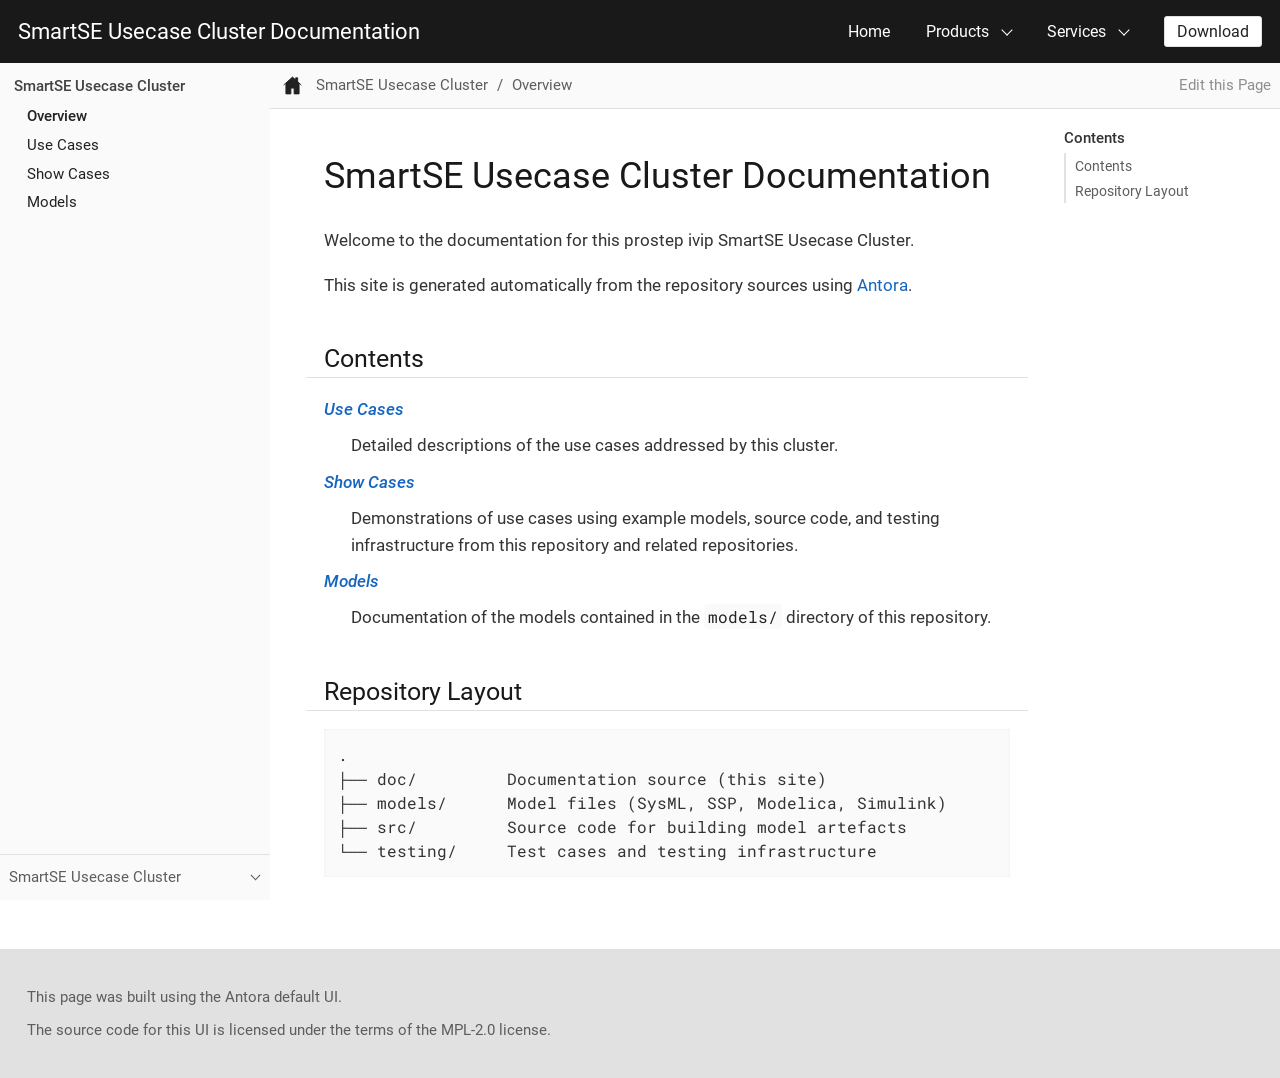
==== smartse-cluster/index.html @ 2cbd978b "deploy: 3a22762ef265b3d1c8a868b51ff9b23919b36ea2" ====
<!DOCTYPE html>
<html lang="en">
  <head>
    <meta charset="utf-8">
    <meta name="viewport" content="width=device-width,initial-scale=1">
    <title>SmartSE Usecase Cluster Documentation :: SmartSE Usecase Cluster Documentation</title>
    <link rel="canonical" href="https://example.org/smartse-docs/smartse-cluster/index.html">
    <meta name="description" content="Landing page for the SmartSE Usecase Cluster documentation site.">
    <meta name="generator" content="Antora 3.1.14">
    <link rel="stylesheet" href="../_/css/site.css">
  </head>
  <body class="article">
<header class="header">
  <nav class="navbar">
    <div class="navbar-brand">
      <a class="navbar-item" href="https://example.org/smartse-docs">SmartSE Usecase Cluster Documentation</a>
      <button class="navbar-burger" aria-controls="topbar-nav" aria-expanded="false" aria-label="Toggle main menu">
        <span></span>
        <span></span>
        <span></span>
      </button>
    </div>
    <div id="topbar-nav" class="navbar-menu">
      <div class="navbar-end">
        <a class="navbar-item" href="#">Home</a>
        <div class="navbar-item has-dropdown is-hoverable">
          <a class="navbar-link" href="#">Products</a>
          <div class="navbar-dropdown">
            <a class="navbar-item" href="#">Product A</a>
            <a class="navbar-item" href="#">Product B</a>
            <a class="navbar-item" href="#">Product C</a>
          </div>
        </div>
        <div class="navbar-item has-dropdown is-hoverable">
          <a class="navbar-link" href="#">Services</a>
          <div class="navbar-dropdown">
            <a class="navbar-item" href="#">Service A</a>
            <a class="navbar-item" href="#">Service B</a>
            <a class="navbar-item" href="#">Service C</a>
          </div>
        </div>
        <div class="navbar-item">
          <span class="control">
            <a class="button is-primary" href="#">Download</a>
          </span>
        </div>
      </div>
    </div>
  </nav>
</header>
<div class="body">
<div class="nav-container" data-component="smartse-cluster" data-version="">
  <aside class="nav">
    <div class="panels">
<div class="nav-panel-menu is-active" data-panel="menu">
  <nav class="nav-menu">
    <button class="nav-menu-toggle" aria-label="Toggle expand/collapse all" style="display: none"></button>
    <h3 class="title"><a href="index.html">SmartSE Usecase Cluster</a></h3>
<ul class="nav-list">
  <li class="nav-item" data-depth="0">
<ul class="nav-list">
  <li class="nav-item is-current-page" data-depth="1">
    <a class="nav-link" href="index.html">Overview</a>
  </li>
</ul>
  </li>
  <li class="nav-item" data-depth="0">
<ul class="nav-list">
  <li class="nav-item" data-depth="1">
    <a class="nav-link" href="usecases/index.html">Use Cases</a>
  </li>
</ul>
  </li>
  <li class="nav-item" data-depth="0">
<ul class="nav-list">
  <li class="nav-item" data-depth="1">
    <a class="nav-link" href="showcases/index.html">Show Cases</a>
  </li>
</ul>
  </li>
  <li class="nav-item" data-depth="0">
<ul class="nav-list">
  <li class="nav-item" data-depth="1">
    <a class="nav-link" href="models/index.html">Models</a>
  </li>
</ul>
  </li>
</ul>
  </nav>
</div>
<div class="nav-panel-explore" data-panel="explore">
  <div class="context">
    <span class="title">SmartSE Usecase Cluster</span>
    <span class="version"></span>
  </div>
  <ul class="components">
    <li class="component is-current">
      <div class="title"><a href="index.html">SmartSE Usecase Cluster</a></div>
    </li>
  </ul>
</div>
    </div>
  </aside>
</div>
<main class="article">
<div class="toolbar" role="navigation">
<button class="nav-toggle"></button>
  <a href="index.html" class="home-link is-current"></a>
<nav class="breadcrumbs" aria-label="breadcrumbs">
  <ul>
    <li><a href="index.html">SmartSE Usecase Cluster</a></li>
    <li><a href="index.html">Overview</a></li>
  </ul>
</nav>
<div class="edit-this-page"><a href="https://github.com/PMSFIT/smartse-template/edit/main/doc/modules/ROOT/pages/index.adoc">Edit this Page</a></div>
</div>
  <div class="content">
<aside class="toc sidebar" data-title="Contents" data-levels="2">
  <div class="toc-menu"></div>
</aside>
<article class="doc">
<h1 class="page">SmartSE Usecase Cluster Documentation</h1>
<div id="preamble">
<div class="sectionbody">
<div class="paragraph">
<p>Welcome to the documentation for this prostep ivip SmartSE Usecase Cluster.</p>
</div>
<div class="paragraph">
<p>This site is generated automatically from the repository sources using
<a href="https://antora.org">Antora</a>.</p>
</div>
</div>
</div>
<div class="sect1">
<h2 id="_contents"><a class="anchor" href="#_contents"></a>Contents</h2>
<div class="sectionbody">
<div class="dlist">
<dl>
<dt class="hdlist1"><a href="usecases/index.html" class="xref page">Use Cases</a></dt>
<dd>
<p>Detailed descriptions of the use cases addressed by this cluster.</p>
</dd>
<dt class="hdlist1"><a href="showcases/index.html" class="xref page">Show Cases</a></dt>
<dd>
<p>Demonstrations of use cases using example models, source code, and testing
infrastructure from this repository and related repositories.</p>
</dd>
<dt class="hdlist1"><a href="models/index.html" class="xref page">Models</a></dt>
<dd>
<p>Documentation of the models contained in the <code>models/</code> directory of this
repository.</p>
</dd>
</dl>
</div>
</div>
</div>
<div class="sect1">
<h2 id="_repository_layout"><a class="anchor" href="#_repository_layout"></a>Repository Layout</h2>
<div class="sectionbody">
<div class="listingblock">
<div class="content">
<pre class="highlightjs highlight"><code class="language-none hljs">.
├── doc/         Documentation source (this site)
├── models/      Model files (SysML, SSP, Modelica, Simulink)
├── src/         Source code for building model artefacts
└── testing/     Test cases and testing infrastructure</code></pre>
</div>
</div>
</div>
</div>
</article>
  </div>
</main>
</div>
<footer class="footer">
  <p>This page was built using the Antora default UI.</p>
  <p>The source code for this UI is licensed under the terms of the MPL-2.0 license.</p>
</footer>
<script id="site-script" src="../_/js/site.js" data-ui-root-path="../_"></script>
<script async src="../_/js/vendor/highlight.js"></script>
  </body>
</html>
---- _/css/site.css ----
@font-face{font-family:Roboto;font-style:normal;font-weight:400;src:url(../font/roboto-latin-400-normal.woff2) format("woff2"),url(../font/roboto-latin-400-normal.woff) format("woff");unicode-range:U+00??,U+0131,U+0152-0153,U+02bb-02bc,U+02c6,U+02da,U+02dc,U+2000-206f,U+2074,U+20ac,U+2122,U+2191,U+2193,U+2212,U+2215,U+feff,U+fffd}@font-face{font-family:Roboto;font-style:normal;font-weight:400;src:url(../font/roboto-cyrillic-400-normal.woff2) format("woff2");unicode-range:U+0301,U+0400-045f,U+0490-0491,U+04b0-04b1,U+2116}@font-face{font-family:Roboto;font-style:italic;font-weight:400;src:url(../font/roboto-latin-400-italic.woff2) format("woff2"),url(../font/roboto-latin-400-italic.woff) format("woff");unicode-range:U+00??,U+0131,U+0152-0153,U+02bb-02bc,U+02c6,U+02da,U+02dc,U+2000-206f,U+2074,U+20ac,U+2122,U+2191,U+2193,U+2212,U+2215,U+feff,U+fffd}@font-face{font-family:Roboto;font-style:italic;font-weight:400;src:url(../font/roboto-cyrillic-400-italic.woff2) format("woff2");unicode-range:U+0301,U+0400-045f,U+0490-0491,U+04b0-04b1,U+2116}@font-face{font-family:Roboto;font-style:normal;font-weight:600;src:url(../font/roboto-latin-500-normal.woff2) format("woff2"),url(../font/roboto-latin-500-normal.woff) format("woff");unicode-range:U+00??,U+0131,U+0152-0153,U+02bb-02bc,U+02c6,U+02da,U+02dc,U+2000-206f,U+2074,U+20ac,U+2122,U+2191,U+2193,U+2212,U+2215,U+feff,U+fffd}@font-face{font-family:Roboto;font-style:normal;font-weight:600;src:url(../font/roboto-cyrillic-500-normal.woff2) format("woff2");unicode-range:U+0301,U+0400-045f,U+0490-0491,U+04b0-04b1,U+2116}@font-face{font-family:Roboto;font-style:italic;font-weight:600;src:url(../font/roboto-latin-500-italic.woff2) format("woff2"),url(../font/roboto-latin-500-italic.woff) format("woff");unicode-range:U+00??,U+0131,U+0152-0153,U+02bb-02bc,U+02c6,U+02da,U+02dc,U+2000-206f,U+2074,U+20ac,U+2122,U+2191,U+2193,U+2212,U+2215,U+feff,U+fffd}@font-face{font-family:Roboto;font-style:italic;font-weight:600;src:url(../font/roboto-cyrillic-500-italic.woff2) format("woff2");unicode-range:U+0301,U+0400-045f,U+0490-0491,U+04b0-04b1,U+2116}@font-face{font-family:Roboto Mono;font-style:normal;font-weight:400;src:url(../font/roboto-mono-latin-400-normal.woff2) format("woff2"),url(../font/roboto-mono-latin-400-normal.woff) format("woff");unicode-range:U+00??,U+0131,U+0152-0153,U+02bb-02bc,U+02c6,U+02da,U+02dc,U+2000-206f,U+2074,U+20ac,U+2122,U+2191,U+2193,U+2212,U+2215,U+feff,U+fffd}@font-face{font-family:Roboto Mono;font-style:normal;font-weight:600;src:url(../font/roboto-mono-latin-500-normal.woff2) format("woff2"),url(../font/roboto-mono-latin-500-normal.woff) format("woff");unicode-range:U+00??,U+0131,U+0152-0153,U+02bb-02bc,U+02c6,U+02da,U+02dc,U+2000-206f,U+2074,U+20ac,U+2122,U+2191,U+2193,U+2212,U+2215,U+feff,U+fffd}*,::after,::before{-webkit-box-sizing:inherit;box-sizing:inherit}html{-webkit-box-sizing:border-box;box-sizing:border-box;font-size:1.0625em;height:100%;scroll-behavior:smooth}@media screen and (min-width:1024px){html{font-size:1.125em}}body{background:#fff;color:#222;font-family:Roboto,sans-serif;line-height:1.15;margin:0;-moz-tab-size:4;-o-tab-size:4;tab-size:4;word-wrap:anywhere}a{text-decoration:none}a:hover{text-decoration:underline}a:active{background-color:none}code,kbd,pre{font-family:Roboto Mono,monospace}b,dt,strong,th{font-weight:600}sub,sup{font-size:75%;line-height:0;position:relative;vertical-align:baseline}sub{bottom:-.25em}sup{top:-.5em}em em{font-style:normal}strong strong{font-weight:400}button{cursor:pointer;font-family:inherit;font-size:1em;line-height:1.15;margin:0}button::-moz-focus-inner{border:none;padding:0}summary{cursor:pointer;-webkit-tap-highlight-color:transparent;outline:none}table{border-collapse:collapse;word-wrap:normal}object[type="image/svg+xml"]:not([width]){width:-webkit-fit-content;width:-moz-fit-content;width:fit-content}.hide,.is-hidden{display:none!important}::-webkit-input-placeholder{opacity:.5}::-moz-placeholder{opacity:.5}:-ms-input-placeholder{opacity:.5}::-ms-input-placeholder{opacity:.5}::placeholder{opacity:.5}@media (pointer:fine){@supports (scrollbar-width:thin){html{scrollbar-color:#c1c1c1 #fafafa}body *{scrollbar-width:thin;scrollbar-color:#c1c1c1 transparent}}html::-webkit-scrollbar{background-color:#fafafa;height:12px;width:12px}body ::-webkit-scrollbar{height:6px;width:6px}::-webkit-scrollbar-thumb{background-clip:padding-box;background-color:#c1c1c1;border:3px solid transparent;border-radius:12px}body ::-webkit-scrollbar-thumb{border-width:1.75px;border-radius:6px}::-webkit-scrollbar-thumb:hover{background-color:#9c9c9c}}@media screen and (min-width:1024px){.body{display:-webkit-box;display:-ms-flexbox;display:flex}}@media screen and (max-width:1023.5px){html.is-clipped--nav{overflow-y:hidden}}.nav-container{position:fixed;top:3.5rem;left:0;width:100%;font-size:.94444rem;z-index:1;visibility:hidden}@media screen and (min-width:769px){.nav-container{width:15rem}}@media screen and (min-width:1024px){.nav-container{font-size:.86111rem;-webkit-box-flex:0;-ms-flex:none;flex:none;position:static;top:0;visibility:visible}}.nav-container.is-active{visibility:visible}.nav{background:#fafafa;position:relative;top:2.5rem;height:calc(100vh - 6rem)}@media screen and (min-width:769px){.nav{-webkit-box-shadow:.5px 0 3px #c1c1c1;box-shadow:.5px 0 3px #c1c1c1}}@media screen and (min-width:1024px){.nav{top:3.5rem;-webkit-box-shadow:none;box-shadow:none;position:sticky;height:calc(100vh - 3.5rem)}}.nav a{color:inherit}.nav .panels{display:-webkit-box;display:-ms-flexbox;display:flex;-webkit-box-orient:vertical;-webkit-box-direction:normal;-ms-flex-direction:column;flex-direction:column;height:inherit}.nav-panel-menu{overflow-y:scroll;-ms-scroll-chaining:none;overscroll-behavior:none;height:calc(100% - 2.5rem)}.nav-panel-menu:only-child{height:100%}.nav-panel-menu:not(.is-active) .nav-menu{opacity:.75}.nav-panel-menu:not(.is-active)::after{content:"";background:rgba(0,0,0,.5);display:block;position:absolute;top:0;right:0;bottom:0;left:0}.nav-menu{min-height:100%;padding:.5rem .75rem;line-height:1.35;position:relative}.nav-menu-toggle{background:transparent url(../img/octicons-16.svg#view-unfold) no-repeat 50%/100% 100%;border:none;float:right;height:1em;margin-right:-.5rem;opacity:.75;outline:none;padding:0;position:sticky;top:.85rem;visibility:hidden;width:1em}.nav-menu-toggle.is-active{background-image:url(../img/octicons-16.svg#view-fold)}.nav-panel-menu.is-active:hover .nav-menu-toggle{visibility:visible}.nav-menu h3.title{color:#424242;font-size:inherit;font-weight:600;margin:0;padding:.25em 0 .125em}.nav-list{list-style:none;margin:0 0 0 .75rem;padding:0}.nav-menu>.nav-list+.nav-list{margin-top:.5rem}.nav-item{margin-top:.5em}.nav-item-toggle~.nav-list{padding-bottom:.125rem}.nav-item[data-depth="0"]>.nav-list:first-child{display:block;margin:0}.nav-item:not(.is-active)>.nav-list{display:none}.nav-item-toggle{background:transparent url(../img/caret.svg) no-repeat 50%/50%;border:none;outline:none;line-height:inherit;padding:0;position:absolute;height:1.35em;width:1.35em;margin-top:-.05em;margin-left:-1.35em}.nav-item.is-active>.nav-item-toggle{-webkit-transform:rotate(90deg);transform:rotate(90deg)}.is-current-page>.nav-link,.is-current-page>.nav-text{font-weight:600}.nav-panel-explore{background:#fafafa;display:-webkit-box;display:-ms-flexbox;display:flex;-webkit-box-orient:vertical;-webkit-box-direction:normal;-ms-flex-direction:column;flex-direction:column;position:absolute;top:0;right:0;bottom:0;left:0}.nav-panel-explore:not(:first-child){top:auto;max-height:calc(50% + 2.5rem)}.nav-panel-explore .context{font-size:.83333rem;-ms-flex-negative:0;flex-shrink:0;color:#5d5d5d;-webkit-box-shadow:0 -1px 0 #e1e1e1;box-shadow:0 -1px 0 #e1e1e1;padding:0 .5rem;display:-webkit-box;display:-ms-flexbox;display:flex;-webkit-box-align:center;-ms-flex-align:center;align-items:center;-webkit-box-pack:justify;-ms-flex-pack:justify;justify-content:space-between;line-height:1;height:2.5rem}.nav-panel-explore:not(:first-child) .context{cursor:pointer}.nav-panel-explore .context .version{display:-webkit-box;display:-ms-flexbox;display:flex;-webkit-box-align:inherit;-ms-flex-align:inherit;align-items:inherit}.nav-panel-explore .context .version::after{content:"";background:url(../img/chevron.svg) no-repeat 100%/auto 100%;width:1.25em;height:.75em}.nav-panel-explore .components{line-height:1.35;-webkit-box-flex:1;-ms-flex-positive:1;flex-grow:1;-webkit-box-shadow:inset 0 1px 5px #e1e1e1;box-shadow:inset 0 1px 5px #e1e1e1;background:#f0f0f0;padding:.75rem .75rem 0;margin:0;overflow-y:scroll;-ms-scroll-chaining:none;overscroll-behavior:none;max-height:100%;display:block}.nav-panel-explore:not(.is-active) .components{display:none}.nav-panel-explore .component{display:block}.nav-panel-explore .component+.component{margin-top:.75rem}.nav-panel-explore .component:last-child{margin-bottom:.75rem}.nav-panel-explore .component .title{font-weight:600;text-indent:.375rem hanging}.nav-panel-explore .versions{display:-webkit-box;display:-ms-flexbox;display:flex;-ms-flex-wrap:wrap;flex-wrap:wrap;padding-left:0;margin:-.125rem -.375rem 0 .375rem;line-height:1;list-style:none}.nav-panel-explore .component .version{margin:.375rem .375rem 0 0}.nav-panel-explore .component .version a{background:#c1c1c1;border-radius:.25rem;white-space:nowrap;padding:.25em .5em;display:inherit;opacity:.75}.nav-panel-explore .component .is-current a{background:#424242;color:#f0f0f0;font-weight:600;opacity:1}body.-toc aside.toc.sidebar{display:none}@media screen and (max-width:1023.5px){aside.toc.sidebar{display:none}main>.content{overflow-x:auto}}@media screen and (min-width:1024px){main{-webkit-box-flex:1;-ms-flex:auto;flex:auto;min-width:0}main>.content{display:-webkit-box;display:-ms-flexbox;display:flex}aside.toc.embedded{display:none}aside.toc.sidebar{-webkit-box-flex:0;-ms-flex:0 0 9rem;flex:0 0 9rem;-webkit-box-ordinal-group:2;-ms-flex-order:1;order:1}}@media screen and (min-width:1216px){aside.toc.sidebar{-ms-flex-preferred-size:12rem;flex-basis:12rem}}.toolbar{color:#5d5d5d;-webkit-box-align:center;-ms-flex-align:center;align-items:center;background-color:#fafafa;-webkit-box-shadow:0 1px 0 #e1e1e1;box-shadow:0 1px 0 #e1e1e1;display:-webkit-box;display:-ms-flexbox;display:flex;font-size:.83333rem;height:2.5rem;-webkit-box-pack:start;-ms-flex-pack:start;justify-content:flex-start;position:sticky;top:3.5rem;z-index:2}.toolbar a{color:inherit}.nav-toggle{background:url(../img/menu.svg) no-repeat 50% 47.5%;background-size:49%;border:none;outline:none;line-height:inherit;padding:0;height:2.5rem;width:2.5rem;margin-right:-.25rem}@media screen and (min-width:1024px){.nav-toggle{display:none}}.nav-toggle.is-active{background-image:url(../img/back.svg);background-size:41.5%}.home-link{display:block;background:url(../img/home-o.svg) no-repeat 50%;height:1.25rem;width:1.25rem;margin:.625rem}.home-link.is-current,.home-link:hover{background-image:url(../img/home.svg)}.edit-this-page{display:none;padding-right:.5rem}@media screen and (min-width:1024px){.edit-this-page{display:block}}.toolbar .edit-this-page a{color:#8e8e8e}.breadcrumbs{display:none;-webkit-box-flex:1;-ms-flex:1 1;flex:1 1;padding:0 .5rem 0 .75rem;line-height:1.25}@media screen and (min-width:1024px){.breadcrumbs{display:block}}a+.breadcrumbs{padding-left:.05rem}.breadcrumbs ul{display:-webkit-box;display:-ms-flexbox;display:flex;-ms-flex-wrap:wrap;flex-wrap:wrap;margin:0;padding:0;list-style:none}.breadcrumbs li{display:inline;margin:0}.breadcrumbs li::after{content:"/";padding:0 .5rem}.breadcrumbs li:last-of-type::after{content:none}.page-versions{margin:0 .2rem 0 auto;position:relative;line-height:1}@media screen and (min-width:1024px){.page-versions{margin-right:.7rem}}.page-versions .version-menu-toggle{color:inherit;background:url(../img/chevron.svg) no-repeat;background-position:right .5rem top 50%;background-size:auto .75em;border:none;outline:none;line-height:inherit;padding:.5rem 1.5rem .5rem .5rem;position:relative;z-index:3}.page-versions .version-menu{display:-webkit-box;display:-ms-flexbox;display:flex;min-width:100%;-webkit-box-orient:vertical;-webkit-box-direction:normal;-ms-flex-direction:column;flex-direction:column;-webkit-box-align:end;-ms-flex-align:end;align-items:flex-end;background:-webkit-gradient(linear,left top,left bottom,from(#f0f0f0),to(#f0f0f0)) no-repeat;background:linear-gradient(180deg,#f0f0f0 0,#f0f0f0) no-repeat;padding:1.375rem 1.5rem .5rem .5rem;position:absolute;top:0;right:0;white-space:nowrap}.page-versions:not(.is-active) .version-menu{display:none}.page-versions .version{display:block;padding-top:.5rem}.page-versions .version.is-current{display:none}.page-versions .version.is-missing{color:#8e8e8e;font-style:italic;text-decoration:none}.toc-menu{color:#5d5d5d}.toc.sidebar .toc-menu{margin-right:.75rem;position:sticky;top:6rem}.toc .toc-menu h3{color:#333;font-size:.88889rem;font-weight:600;line-height:1.3;margin:0 -.5px;padding-bottom:.25rem}.toc.sidebar .toc-menu h3{display:-webkit-box;display:-ms-flexbox;display:flex;-webkit-box-orient:vertical;-webkit-box-direction:normal;-ms-flex-direction:column;flex-direction:column;height:2.5rem;-webkit-box-pack:end;-ms-flex-pack:end;justify-content:flex-end}.toc .toc-menu ul{font-size:.83333rem;line-height:1.2;list-style:none;margin:0;padding:0}.toc.sidebar .toc-menu ul{max-height:calc(100vh - 8.5rem);overflow-y:auto;-ms-scroll-chaining:none;overscroll-behavior:none}@supports (scrollbar-width:none){.toc.sidebar .toc-menu ul{scrollbar-width:none}}.toc .toc-menu ul::-webkit-scrollbar{width:0;height:0}@media screen and (min-width:1024px){.toc .toc-menu h3{font-size:.83333rem}.toc .toc-menu ul{font-size:.75rem}}.toc .toc-menu li{margin:0}.toc .toc-menu li[data-level="2"] a{padding-left:1.25rem}.toc .toc-menu li[data-level="3"] a{padding-left:2rem}.toc .toc-menu a{color:inherit;border-left:2px solid #e1e1e1;display:inline-block;padding:.25rem 0 .25rem .5rem;text-decoration:none}.sidebar.toc .toc-menu a{display:block;outline:none}.toc .toc-menu a:hover{color:#1565c0}.toc .toc-menu a.is-active{border-left-color:#1565c0;color:#333}.sidebar.toc .toc-menu a:focus{background:#fafafa}.doc{color:#333;font-size:inherit;-ms-hyphens:auto;hyphens:auto;line-height:1.6;margin:0 auto;max-width:40rem;padding:0 1rem 4rem}@media screen and (min-width:1024px){.doc{-webkit-box-flex:1;-ms-flex:auto;flex:auto;font-size:.94444rem;margin:0 2rem;max-width:46rem;min-width:0}}.doc h1,.doc h2,.doc h3,.doc h4,.doc h5,.doc h6{color:#191919;font-weight:400;-ms-hyphens:none;hyphens:none;line-height:1.3;margin:1rem 0 0}.doc>h1.page:first-child{font-size:2rem;margin:1.5rem 0}@media screen and (min-width:769px){.doc>h1.page:first-child{margin-top:2.5rem}}.doc>h1.page:first-child+aside.toc.embedded{margin-top:-.5rem}.doc>h2#name+.sectionbody{margin-top:1rem}#preamble+.sect1,.doc .sect1+.sect1{margin-top:2rem}.doc h1.sect0{background:#f0f0f0;font-size:1.8em;margin:1.5rem -1rem 0;padding:.5rem 1rem}.doc h2:not(.discrete){border-bottom:1px solid #e1e1e1;margin-left:-1rem;margin-right:-1rem;padding:.4rem 1rem .1rem}.doc h3:not(.discrete),.doc h4:not(.discrete){font-weight:600}.doc h1 .anchor,.doc h2 .anchor,.doc h3 .anchor,.doc h4 .anchor,.doc h5 .anchor,.doc h6 .anchor{position:absolute;text-decoration:none;width:1.75ex;margin-left:-1.5ex;visibility:hidden;font-size:.8em;font-weight:400;padding-top:.05em}.doc h1 .anchor::before,.doc h2 .anchor::before,.doc h3 .anchor::before,.doc h4 .anchor::before,.doc h5 .anchor::before,.doc h6 .anchor::before{content:"\00a7"}.doc h1:hover .anchor,.doc h2:hover .anchor,.doc h3:hover .anchor,.doc h4:hover .anchor,.doc h5:hover .anchor,.doc h6:hover .anchor{visibility:visible}.doc dl,.doc p{margin:0}.doc a{color:#1565c0}.doc a:hover{color:#104d92}.doc a.bare{-ms-hyphens:none;hyphens:none}.doc a.unresolved{color:#d32f2f}.doc i.fa{-ms-hyphens:none;hyphens:none;font-style:normal}.doc .colist>table code,.doc p code,.doc thead code{color:#222;background:#fafafa;border-radius:.25em;font-size:.95em;padding:.125em .25em}.doc code,.doc pre{-ms-hyphens:none;hyphens:none}.doc pre{font-size:.88889rem;line-height:1.5;margin:0}.doc blockquote{margin:0}.doc .paragraph.lead>p{font-size:1rem}.doc .right{float:right}.doc .left{float:left}.doc .float-gap.right{margin:0 1rem 1rem 0}.doc .float-gap.left{margin:0 0 1rem 1rem}.doc .float-group::after{content:"";display:table;clear:both}.doc .text-left{text-align:left}.doc .text-center{text-align:center}.doc .text-right{text-align:right}.doc .text-justify{text-align:justify}.doc .stretch{width:100%}.doc .big{font-size:larger}.doc .small{font-size:smaller}.doc .underline{text-decoration:underline}.doc .line-through{text-decoration:line-through}.doc .dlist,.doc .exampleblock,.doc .hdlist,.doc .imageblock,.doc .listingblock,.doc .literalblock,.doc .olist,.doc .paragraph,.doc .partintro,.doc .quoteblock,.doc .sidebarblock,.doc .tabs,.doc .ulist,.doc .verseblock,.doc .videoblock,.doc details,.doc hr{margin:1rem 0 0}.doc .tablecontainer,.doc .tablecontainer+*,.doc :not(.tablecontainer)>table.tableblock,.doc :not(.tablecontainer)>table.tableblock+*,.doc>table.tableblock,.doc>table.tableblock+*{margin-top:1.5rem}.doc table.tableblock{font-size:.83333rem}.doc p.tableblock+p.tableblock{margin-top:.5rem}.doc table.tableblock pre{font-size:inherit}.doc td.tableblock>.content{word-wrap:anywhere}.doc td.tableblock>.content>:first-child{margin-top:0}.doc table.tableblock td,.doc table.tableblock th{padding:.5rem}.doc table.tableblock,.doc table.tableblock>*>tr>*{border:0 solid #e1e1e1}.doc table.grid-all>*>tr>*{border-width:1px}.doc table.grid-cols>*>tr>*{border-width:0 1px}.doc table.grid-rows>*>tr>*{border-width:1px 0}.doc table.grid-all>thead th,.doc table.grid-rows>thead th{border-bottom-width:2.5px}.doc table.frame-all{border-width:1px}.doc table.frame-ends{border-width:1px 0}.doc table.frame-sides{border-width:0 1px}.doc table.frame-none>colgroup+*>:first-child>*,.doc table.frame-sides>colgroup+*>:first-child>*{border-top-width:0}.doc table.frame-sides>:last-child>:last-child>*{border-bottom-width:0}.doc table.frame-ends>*>tr>:first-child,.doc table.frame-none>*>tr>:first-child{border-left-width:0}.doc table.frame-ends>*>tr>:last-child,.doc table.frame-none>*>tr>:last-child{border-right-width:0}.doc table.stripes-all>tbody>tr,.doc table.stripes-even>tbody>tr:nth-of-type(2n),.doc table.stripes-hover>tbody>tr:hover,.doc table.stripes-odd>tbody>tr:nth-of-type(odd){background:#fafafa}.doc table.tableblock>tfoot{background:-webkit-gradient(linear,left top,left bottom,from(#f0f0f0),to(#fff));background:linear-gradient(180deg,#f0f0f0 0,#fff)}.doc .halign-left{text-align:left}.doc .halign-right{text-align:right}.doc .halign-center{text-align:center}.doc .valign-top{vertical-align:top}.doc .valign-bottom{vertical-align:bottom}.doc .valign-middle{vertical-align:middle}.doc .admonitionblock{margin:1.4rem 0 0}.doc .admonitionblock p,.doc .admonitionblock td.content{font-size:.88889rem}.doc .admonitionblock td.content>.title+*,.doc .admonitionblock td.content>:not(.title):first-child{margin-top:0}.doc .admonitionblock td.content pre{font-size:.83333rem}.doc .admonitionblock>table{table-layout:fixed;position:relative;width:100%}.doc .admonitionblock td.content{padding:1rem 1rem .75rem;background:#fafafa;width:100%;word-wrap:anywhere}.doc .admonitionblock td.icon{font-size:.83333rem;left:0;line-height:1;padding:0;position:absolute;top:0;-webkit-transform:translate(-.5rem,-50%);transform:translate(-.5rem,-50%)}.doc .admonitionblock td.icon i{-webkit-box-align:center;-ms-flex-align:center;align-items:center;border-radius:.45rem;display:-webkit-inline-box;display:-ms-inline-flexbox;display:inline-flex;-webkit-filter:initial;filter:none;height:1.25rem;padding:0 .5rem;vertical-align:initial;width:-webkit-fit-content;width:-moz-fit-content;width:fit-content}.doc .admonitionblock td.icon i::after{content:attr(title);font-weight:600;font-style:normal;text-transform:uppercase}.doc .admonitionblock td.icon i.icon-caution{background-color:#a0439c;color:#fff}.doc .admonitionblock td.icon i.icon-important{background-color:#d32f2f;color:#fff}.doc .admonitionblock td.icon i.icon-note{background-color:#217ee7;color:#fff}.doc .admonitionblock td.icon i.icon-tip{background-color:#41af46;color:#fff}.doc .admonitionblock td.icon i.icon-warning{background-color:#e18114;color:#fff}.doc .imageblock,.doc .videoblock{display:-webkit-box;display:-ms-flexbox;display:flex;-webkit-box-orient:vertical;-webkit-box-direction:normal;-ms-flex-direction:column;flex-direction:column;-webkit-box-align:center;-ms-flex-align:center;align-items:center}.doc .imageblock .content{-ms-flex-item-align:stretch;align-self:stretch;text-align:center}.doc .imageblock.text-left,.doc .videoblock.text-left{-webkit-box-align:start;-ms-flex-align:start;align-items:flex-start}.doc .imageblock.text-left .content{text-align:left}.doc .imageblock.text-right,.doc .videoblock.text-right{-webkit-box-align:end;-ms-flex-align:end;align-items:flex-end}.doc .imageblock.text-right .content{text-align:right}.doc .image>img,.doc .image>object,.doc .image>svg,.doc .imageblock img,.doc .imageblock object,.doc .imageblock svg{display:inline-block;height:auto;max-width:100%;vertical-align:middle}.doc .image:not(.left):not(.right)>img{margin-top:-.2em}.doc .videoblock iframe,.doc .videoblock video{max-width:100%;vertical-align:middle}#preamble .abstract blockquote{background:#f0f0f0;border-left:5px solid #e1e1e1;color:#4a4a4a;font-size:.88889rem;padding:.75em 1em}.doc .quoteblock,.doc .verseblock{background:#fafafa;border-left:5px solid #5d5d5d;color:#5d5d5d}.doc .quoteblock{padding:.25rem 2rem 1.25rem}.doc .quoteblock .attribution{color:#8e8e8e;font-size:.83333rem;margin-top:.75rem}.doc .quoteblock blockquote{margin-top:1rem}.doc .quoteblock .paragraph{font-style:italic}.doc .quoteblock cite{padding-left:1em}.doc .verseblock{font-size:1.15em;padding:1rem 2rem}.doc .verseblock pre{font-family:inherit;font-size:inherit}.doc ol,.doc ul{margin:0;padding:0 0 0 2rem}.doc ol.none,.doc ol.unnumbered,.doc ol.unstyled,.doc ul.checklist,.doc ul.no-bullet,.doc ul.none,.doc ul.unstyled{list-style-type:none}.doc ol.unnumbered,.doc ul.no-bullet{padding-left:1.25rem}.doc ol.unstyled,.doc ul.unstyled{padding-left:0}.doc ul.circle{list-style-type:circle}.doc ul.disc{list-style-type:disc}.doc ul.square{list-style-type:square}.doc ul.circle ul:not([class]),.doc ul.disc ul:not([class]),.doc ul.square ul:not([class]){list-style:inherit}.doc ol.arabic{list-style-type:decimal}.doc ol.decimal{list-style-type:decimal-leading-zero}.doc ol.loweralpha{list-style-type:lower-alpha}.doc ol.upperalpha{list-style-type:upper-alpha}.doc ol.lowerroman{list-style-type:lower-roman}.doc ol.upperroman{list-style-type:upper-roman}.doc ol.lowergreek{list-style-type:lower-greek}.doc ul.checklist{padding-left:1.75rem}.doc ul.checklist p>i.fa-check-square-o:first-child,.doc ul.checklist p>i.fa-square-o:first-child{display:-webkit-inline-box;display:-ms-inline-flexbox;display:inline-flex;-webkit-box-pack:center;-ms-flex-pack:center;justify-content:center;width:1.25rem;margin-left:-1.25rem}.doc ul.checklist i.fa-check-square-o::before{content:"\2713"}.doc ul.checklist i.fa-square-o::before{content:"\274f"}.doc .dlist .dlist,.doc .dlist .olist,.doc .dlist .ulist,.doc .olist .dlist,.doc .olist .olist,.doc .olist .ulist,.doc .olist li+li,.doc .ulist .dlist,.doc .ulist .olist,.doc .ulist .ulist,.doc .ulist li+li{margin-top:.5rem}.doc .admonitionblock .listingblock,.doc .olist .listingblock,.doc .ulist .listingblock{padding:0}.doc .admonitionblock .title,.doc .exampleblock .title,.doc .imageblock .title,.doc .listingblock .title,.doc .literalblock .title,.doc .openblock .title,.doc .videoblock .title,.doc table.tableblock caption{color:#5d5d5d;font-size:.88889rem;font-style:italic;font-weight:600;-ms-hyphens:none;hyphens:none;letter-spacing:.01em;padding-bottom:.075rem}.doc table.tableblock caption{text-align:left}.doc .olist .title,.doc .ulist .title{font-style:italic;font-weight:600;margin-bottom:.25rem}.doc .imageblock .title,.doc .videoblock .title{margin-top:.5rem;padding-bottom:0}.doc details{margin-left:1rem}.doc details>summary{display:block;position:relative;line-height:1.6;margin-bottom:.5rem}.doc details>summary::-webkit-details-marker{display:none}.doc details>summary::before{content:"";border:solid transparent;border-left:solid;border-width:.3em 0 .3em .5em;position:absolute;top:.5em;left:-1rem;-webkit-transform:translateX(15%);transform:translateX(15%)}.doc details[open]>summary::before{border-color:currentColor transparent transparent;border-width:.5rem .3rem 0;-webkit-transform:translateY(15%);transform:translateY(15%)}.doc details>summary::after{content:"";width:1rem;height:1em;position:absolute;top:.3em;left:-1rem}.doc details.result{margin-top:.25rem}.doc details.result>summary{color:#5d5d5d;font-style:italic;margin-bottom:0}.doc details.result>.content{margin-left:-1rem}.doc .exampleblock>.content,.doc details.result>.content{background:#fff;border:.25rem solid #5d5d5d;border-radius:.5rem;padding:.75rem}.doc .exampleblock>.content::after,.doc details.result>.content::after{content:"";display:table;clear:both}.doc .exampleblock>.content>:first-child,.doc details>.content>:first-child{margin-top:0}.doc .sidebarblock{background:#e1e1e1;border-radius:.75rem;padding:.75rem 1.5rem}.doc .sidebarblock>.content>.title{font-size:1.25rem;font-weight:600;line-height:1.3;margin-bottom:.5rem;text-align:center}.doc .sidebarblock>.content>.title+*,.doc .sidebarblock>.content>:not(.title):first-child{margin-top:0}.doc .listingblock.wrap pre,.doc table.tableblock pre{white-space:pre-wrap}.doc .listingblock pre:not(.highlight),.doc .literalblock pre,.doc pre.highlight>code{background:#fafafa;-webkit-box-shadow:inset 0 0 1.75px #e1e1e1;box-shadow:inset 0 0 1.75px #e1e1e1;display:block;overflow-x:auto;padding:.875em}.doc .listingblock>.content{position:relative}.doc .source-toolbox{display:-webkit-box;display:-ms-flexbox;display:flex;visibility:hidden;position:absolute;top:.25rem;right:.5rem;color:grey;font-family:Roboto,sans-serif;font-size:.72222rem;line-height:1;-webkit-user-select:none;-moz-user-select:none;-ms-user-select:none;user-select:none;white-space:nowrap;z-index:1}.doc .listingblock:hover .source-toolbox{visibility:visible}.doc .source-toolbox .source-lang{text-transform:uppercase;letter-spacing:.075em}.doc .source-toolbox>:not(:last-child)::after{content:"|";letter-spacing:0;padding:0 1ch}.doc .source-toolbox .copy-button{display:-webkit-box;display:-ms-flexbox;display:flex;-webkit-box-orient:vertical;-webkit-box-direction:normal;-ms-flex-direction:column;flex-direction:column;-webkit-box-align:center;-ms-flex-align:center;align-items:center;background:none;border:none;color:inherit;outline:none;padding:0;font-size:inherit;line-height:inherit;width:1em;height:1em}.doc .source-toolbox .copy-icon{-webkit-box-flex:0;-ms-flex:none;flex:none;width:inherit;height:inherit}.doc .source-toolbox img.copy-icon{-webkit-filter:invert(50.2%);filter:invert(50.2%)}.doc .source-toolbox svg.copy-icon{fill:currentColor}.doc .source-toolbox .copy-toast{-webkit-box-flex:0;-ms-flex:none;flex:none;position:relative;display:-webkit-inline-box;display:-ms-inline-flexbox;display:inline-flex;-webkit-box-pack:center;-ms-flex-pack:center;justify-content:center;margin-top:1em;background-color:#333;border-radius:.25em;padding:.5em;color:#fff;cursor:auto;opacity:0;-webkit-transition:opacity .5s ease .5s;transition:opacity .5s ease .5s}.doc .source-toolbox .copy-toast::after{content:"";position:absolute;top:0;width:1em;height:1em;border:.55em solid transparent;border-left-color:#333;-webkit-transform:rotate(-90deg) translateX(50%) translateY(50%);transform:rotate(-90deg) translateX(50%) translateY(50%);-webkit-transform-origin:left;transform-origin:left}.doc .source-toolbox .copy-button.clicked .copy-toast{opacity:1;-webkit-transition:none;transition:none}.doc .language-console .hljs-meta{-webkit-user-select:none;-moz-user-select:none;-ms-user-select:none;user-select:none}.doc .dlist dt{font-style:italic}.doc .dlist dd{margin:0 0 0 1.5rem}.doc .dlist dd+dt,.doc .dlist dd>p:first-child{margin-top:.5rem}.doc td.hdlist1,.doc td.hdlist2{padding:.5rem 0 0;vertical-align:top}.doc tr:first-child>.hdlist1,.doc tr:first-child>.hdlist2{padding-top:0}.doc td.hdlist1{font-weight:600;padding-right:.25rem}.doc td.hdlist2{padding-left:.25rem}.doc .colist{font-size:.88889rem;margin:.25rem 0 -.25rem}.doc .colist>table>tbody>tr>:first-child,.doc .colist>table>tr>:first-child{padding:.25em .5rem 0;vertical-align:top}.doc .colist>table>tbody>tr>:last-child,.doc .colist>table>tr>:last-child{padding:.25rem 0}.doc .conum[data-value]{border:1px solid;border-radius:100%;display:inline-block;font-family:Roboto,sans-serif;font-size:.75rem;font-style:normal;line-height:1.2;text-align:center;width:1.25em;height:1.25em;letter-spacing:-.25ex;text-indent:-.25ex}.doc .conum[data-value]::after{content:attr(data-value)}.doc .conum[data-value]+b{display:none}.doc hr{border:solid #e1e1e1;border-width:2px 0 0;height:0}.doc b.button{white-space:nowrap}.doc b.button::before{content:"[";padding-right:.25em}.doc b.button::after{content:"]";padding-left:.25em}.doc kbd{display:inline-block;font-size:.66667rem;background:#fafafa;border:1px solid #c1c1c1;border-radius:.25em;-webkit-box-shadow:0 1px 0 #c1c1c1,0 0 0 .1em #fff inset;box-shadow:0 1px 0 #c1c1c1,inset 0 0 0 .1em #fff;padding:.25em .5em;vertical-align:text-bottom;white-space:nowrap}.doc .keyseq,.doc kbd{line-height:1}.doc .keyseq{font-size:.88889rem}.doc .keyseq kbd{margin:0 .125em}.doc .keyseq kbd:first-child{margin-left:0}.doc .keyseq kbd:last-child{margin-right:0}.doc .menuseq,.doc .path{-ms-hyphens:none;hyphens:none}.doc .menuseq i.caret::before{content:"\203a";font-size:1.1em;font-weight:600;line-height:.90909}.doc :not(pre).nowrap{white-space:nowrap}.doc .nobreak{-ms-hyphens:none;hyphens:none;word-wrap:normal}.doc :not(pre).pre-wrap{white-space:pre-wrap}#footnotes{font-size:.85em;line-height:1.5;margin:2rem -.5rem 0}.doc td.tableblock>.content #footnotes{margin:2rem 0 0}#footnotes hr{border-top-width:1px;margin-top:0;width:20%}#footnotes .footnote{margin:.5em 0 0 1em}#footnotes .footnote+.footnote{margin-top:.25em}#footnotes .footnote>a:first-of-type{display:inline-block;margin-left:-2em;text-align:right;width:1.5em}nav.pagination{border-top:1px solid #e1e1e1;line-height:1;margin:2rem -1rem -1rem;padding:.75rem 1rem 0}nav.pagination,nav.pagination span{display:-webkit-box;display:-ms-flexbox;display:flex}nav.pagination span{-webkit-box-flex:50%;-ms-flex:50%;flex:50%;-webkit-box-orient:vertical;-webkit-box-direction:normal;-ms-flex-direction:column;flex-direction:column}nav.pagination .prev{padding-right:.5rem}nav.pagination .next{margin-left:auto;padding-left:.5rem;text-align:right}nav.pagination span::before{color:#8e8e8e;font-size:.75em;padding-bottom:.1em}nav.pagination .prev::before{content:"Prev"}nav.pagination .next::before{content:"Next"}nav.pagination a{font-weight:600;line-height:1.3;position:relative}nav.pagination a::after,nav.pagination a::before{color:#8e8e8e;font-weight:400;font-size:1.5em;line-height:.75;position:absolute;top:0;width:1rem}nav.pagination .prev a::before{content:"\2039";-webkit-transform:translateX(-100%);transform:translateX(-100%)}nav.pagination .next a::after{content:"\203a"}@media screen and (max-width:1023.5px){html.is-clipped--navbar{overflow-y:hidden}}body{padding-top:3.5rem}.navbar{background:#191919;color:#fff;font-size:.88889rem;height:3.5rem;position:fixed;top:0;width:100%;z-index:4}.navbar a{text-decoration:none}.navbar-brand{display:-webkit-box;display:-ms-flexbox;display:flex;-webkit-box-flex:1;-ms-flex:auto;flex:auto;padding-left:1rem}.navbar-brand .navbar-item{color:#fff}.navbar-brand .navbar-item:first-child{-ms-flex-item-align:center;align-self:center;padding:0;font-size:1.22222rem;-ms-flex-wrap:wrap;flex-wrap:wrap;line-height:1}.navbar-brand .navbar-item:first-child a{color:inherit;word-wrap:normal}.navbar-brand .navbar-item:first-child :not(:last-child){padding-right:.375rem}.navbar-brand .navbar-item.search{-webkit-box-flex:1;-ms-flex:auto;flex:auto;-webkit-box-pack:end;-ms-flex-pack:end;justify-content:flex-end}#search-input{color:#333;font-family:inherit;font-size:.95rem;width:150px;border:1px solid #dbdbdb;border-radius:.1em;line-height:1.5;padding:0 .25em}#search-input:disabled{background-color:#dbdbdb;cursor:not-allowed;pointer-events:all!important}#search-input:disabled::-webkit-input-placeholder{color:#4c4c4c}#search-input:disabled::-moz-placeholder{color:#4c4c4c}#search-input:disabled:-ms-input-placeholder{color:#4c4c4c}#search-input:disabled::-ms-input-placeholder{color:#4c4c4c}#search-input:disabled::placeholder{color:#4c4c4c}#search-input:focus{outline:none}.navbar-burger{background:none;border:none;outline:none;line-height:1;position:relative;width:3rem;padding:0;display:-webkit-box;display:-ms-flexbox;display:flex;-webkit-box-orient:vertical;-webkit-box-direction:normal;-ms-flex-direction:column;flex-direction:column;-webkit-box-align:center;-ms-flex-align:center;align-items:center;-webkit-box-pack:center;-ms-flex-pack:center;justify-content:center;margin-left:auto;min-width:0}.navbar-burger span{background-color:#fff;height:1.5px;width:1rem}.navbar-burger:not(.is-active) span{-webkit-transition:opacity 0s .25s,margin-top .25s ease-out .25s,-webkit-transform .25s ease-out;transition:opacity 0s .25s,margin-top .25s ease-out .25s,-webkit-transform .25s ease-out;transition:transform .25s ease-out,opacity 0s .25s,margin-top .25s ease-out .25s;transition:transform .25s ease-out,opacity 0s .25s,margin-top .25s ease-out .25s,-webkit-transform .25s ease-out}.navbar-burger span+span{margin-top:.25rem}.navbar-burger.is-active span+span{margin-top:-1.5px}.navbar-burger.is-active span:first-child{-webkit-transform:rotate(45deg);transform:rotate(45deg)}.navbar-burger.is-active span:nth-child(2){opacity:0}.navbar-burger.is-active span:nth-child(3){-webkit-transform:rotate(-45deg);transform:rotate(-45deg)}.navbar-item,.navbar-link{color:#222;display:block;line-height:1.6;padding:.5rem 1rem}.navbar-item.has-dropdown{padding:0}.navbar-item .icon{width:1.25rem;height:1.25rem;display:block}.navbar-item .icon img,.navbar-item .icon svg{fill:currentColor;width:inherit;height:inherit}.navbar-link{padding-right:2.5em}.navbar-dropdown .navbar-item{padding-left:1.5rem;padding-right:1.5rem}.navbar-dropdown .navbar-item.has-label{display:-webkit-box;display:-ms-flexbox;display:flex;-webkit-box-pack:justify;-ms-flex-pack:justify;justify-content:space-between}.navbar-dropdown .navbar-item small{color:#8e8e8e;font-size:.66667rem}.navbar-divider{background-color:#e1e1e1;border:none;height:1px;margin:.25rem 0}.navbar .button{display:-webkit-inline-box;display:-ms-inline-flexbox;display:inline-flex;-webkit-box-align:center;-ms-flex-align:center;align-items:center;background:#fff;border:1px solid #e1e1e1;border-radius:.15rem;height:1.75rem;color:#222;padding:0 .75em;white-space:nowrap}@media screen and (max-width:768.5px){.navbar-brand .navbar-item.search{padding-left:0;padding-right:0}}@media screen and (min-width:769px){.navbar-brand .navbar-item.search{padding-right:0;margin-right:.5rem}#search-input{width:200px}}@media screen and (max-width:1023.5px){.navbar-brand{height:inherit}.navbar-brand .navbar-item{-webkit-box-align:center;-ms-flex-align:center;align-items:center;display:-webkit-box;display:-ms-flexbox;display:flex}.navbar-menu{background:#fff;-webkit-box-shadow:0 8px 16px rgba(10,10,10,.1);box-shadow:0 8px 16px rgba(10,10,10,.1);max-height:calc(100vh - 3.5rem);overflow-y:auto;-ms-scroll-chaining:none;overscroll-behavior:none;padding:.5rem 0}.navbar-menu:not(.is-active){display:none}.navbar-menu .navbar-link:hover,.navbar-menu a.navbar-item:hover{background:#f5f5f5}}@media screen and (min-width:1024px){.navbar-burger{display:none}.navbar,.navbar-end,.navbar-item,.navbar-link,.navbar-menu{display:-webkit-box;display:-ms-flexbox;display:flex}.navbar-item,.navbar-link{position:relative;-webkit-box-flex:0;-ms-flex:none;flex:none}.navbar-item:not(.has-dropdown),.navbar-link{-webkit-box-align:center;-ms-flex-align:center;align-items:center}.navbar-item.is-hoverable:hover .navbar-dropdown{display:block}.navbar-link::after{border-width:0 0 1px 1px;border-style:solid;content:"";display:block;height:.5em;pointer-events:none;position:absolute;-webkit-transform:rotate(-45deg);transform:rotate(-45deg);width:.5em;margin-top:-.375em;right:1.125em;top:50%}.navbar-end .navbar-link,.navbar-end>.navbar-item{color:#fff}.navbar-end .navbar-item.has-dropdown:hover .navbar-link,.navbar-end .navbar-link:hover,.navbar-end>a.navbar-item:hover{background:#000;color:#fff}.navbar-end .navbar-link::after{border-color:currentColor}.navbar-dropdown{background:#fff;border:1px solid #e1e1e1;border-top:none;border-radius:0 0 .25rem .25rem;display:none;top:100%;left:0;min-width:100%;position:absolute}.navbar-dropdown .navbar-item{padding:.5rem 3rem .5rem 1rem;white-space:nowrap}.navbar-dropdown .navbar-item small{position:relative;right:-2rem}.navbar-dropdown .navbar-item:last-child{border-radius:inherit}.navbar-dropdown.is-right{left:auto;right:0}.navbar-dropdown a.navbar-item:hover{background:#f5f5f5}}footer.footer{background-color:#e1e1e1;color:#5d5d5d;font-size:.83333rem;line-height:1.6;padding:1.5rem}.footer p{margin:.5rem 0}.footer a{color:#191919}

/*! Adapted from the GitHub style by Vasily Polovnyov <vast@whiteants.net> */.hljs-comment,.hljs-quote{color:#998;font-style:italic}.hljs-keyword,.hljs-selector-tag,.hljs-subst{color:#333;font-weight:600}.hljs-literal,.hljs-number,.hljs-tag .hljs-attr,.hljs-template-variable,.hljs-variable{color:teal}.hljs-doctag,.hljs-string{color:#d14}.hljs-section,.hljs-selector-id,.hljs-title{color:#900;font-weight:600}.hljs-subst{font-weight:400}.hljs-class .hljs-title,.hljs-type{color:#458;font-weight:600}.hljs-attribute,.hljs-name,.hljs-tag{color:navy;font-weight:400}.hljs-link,.hljs-regexp{color:#009926}.hljs-bullet,.hljs-symbol{color:#990073}.hljs-built_in,.hljs-builtin-name{color:#0086b3}.hljs-meta{color:#999;font-weight:600}.hljs-deletion{background:#fdd}.hljs-addition{background:#dfd}.hljs-emphasis{font-style:italic}.hljs-strong{font-weight:600}@page{margin:.5in}@media print{.hide-for-print{display:none!important}html{font-size:.9375em}a{color:inherit!important;text-decoration:underline}a.bare,a[href^="#"],a[href^="mailto:"]{text-decoration:none}img,object,svg,tr{page-break-inside:avoid}thead{display:table-header-group}pre{-ms-hyphens:none;hyphens:none;white-space:pre-wrap}body{padding-top:2rem}.navbar{background:none;color:inherit;position:absolute}.navbar *{color:inherit!important}.nav-container,.navbar>:not(.navbar-brand),.toolbar,aside.toc,nav.pagination{display:none}.doc{color:inherit;margin:auto;max-width:none;padding-bottom:2rem}.doc .admonitionblock td.icon{-webkit-print-color-adjust:exact;color-adjust:exact}.doc .listingblock code[data-lang]::before{display:block}footer.footer{background:none;border-top:1px solid #e1e1e1;color:#8e8e8e;padding:.25rem .5rem 0}.footer *{color:inherit}}
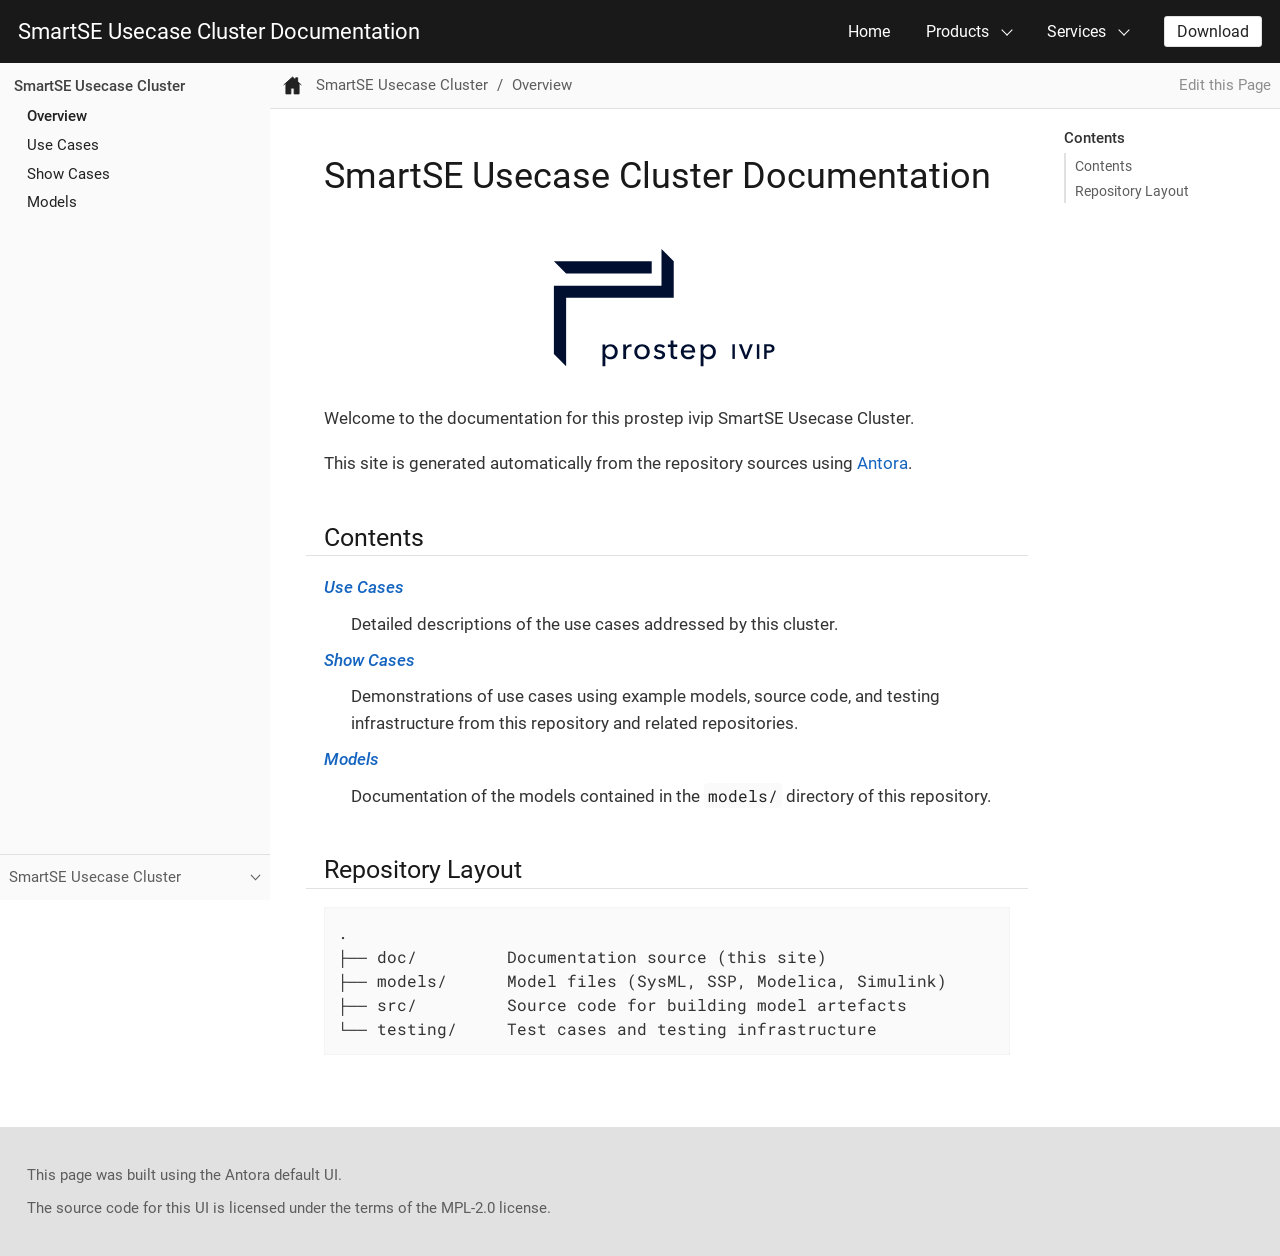
==== commit 3b71a0b1: "deploy: 09d7be325e286db38e8dff14bfd30b4747c9e841" ====
--- a/smartse-cluster/index.html
+++ b/smartse-cluster/index.html
@@ -4,7 +4,7 @@
     <meta charset="utf-8">
     <meta name="viewport" content="width=device-width,initial-scale=1">
     <title>SmartSE Usecase Cluster Documentation :: SmartSE Usecase Cluster Documentation</title>
-    <link rel="canonical" href="https://example.org/smartse-docs/smartse-cluster/index.html">
+    <link rel="canonical" href="https://pmsfit.github.io/smartse-template/smartse-cluster/index.html">
     <meta name="description" content="Landing page for the SmartSE Usecase Cluster documentation site.">
     <meta name="generator" content="Antora 3.1.14">
     <link rel="stylesheet" href="../_/css/site.css">
@@ -13,7 +13,7 @@
 <header class="header">
   <nav class="navbar">
     <div class="navbar-brand">
-      <a class="navbar-item" href="https://example.org/smartse-docs">SmartSE Usecase Cluster Documentation</a>
+      <a class="navbar-item" href="https://pmsfit.github.io/smartse-template">SmartSE Usecase Cluster Documentation</a>
       <button class="navbar-burger" aria-controls="topbar-nav" aria-expanded="false" aria-label="Toggle main menu">
         <span></span>
         <span></span>
@@ -122,6 +122,11 @@
 <h1 class="page">SmartSE Usecase Cluster Documentation</h1>
 <div id="preamble">
 <div class="sectionbody">
+<div class="imageblock text-center">
+<div class="content">
+<img src="_images/prostep_logo.svg" alt="prostep ivip logo" width="280">
+</div>
+</div>
 <div class="paragraph">
 <p>Welcome to the documentation for this prostep ivip SmartSE Usecase Cluster.</p>
 </div>
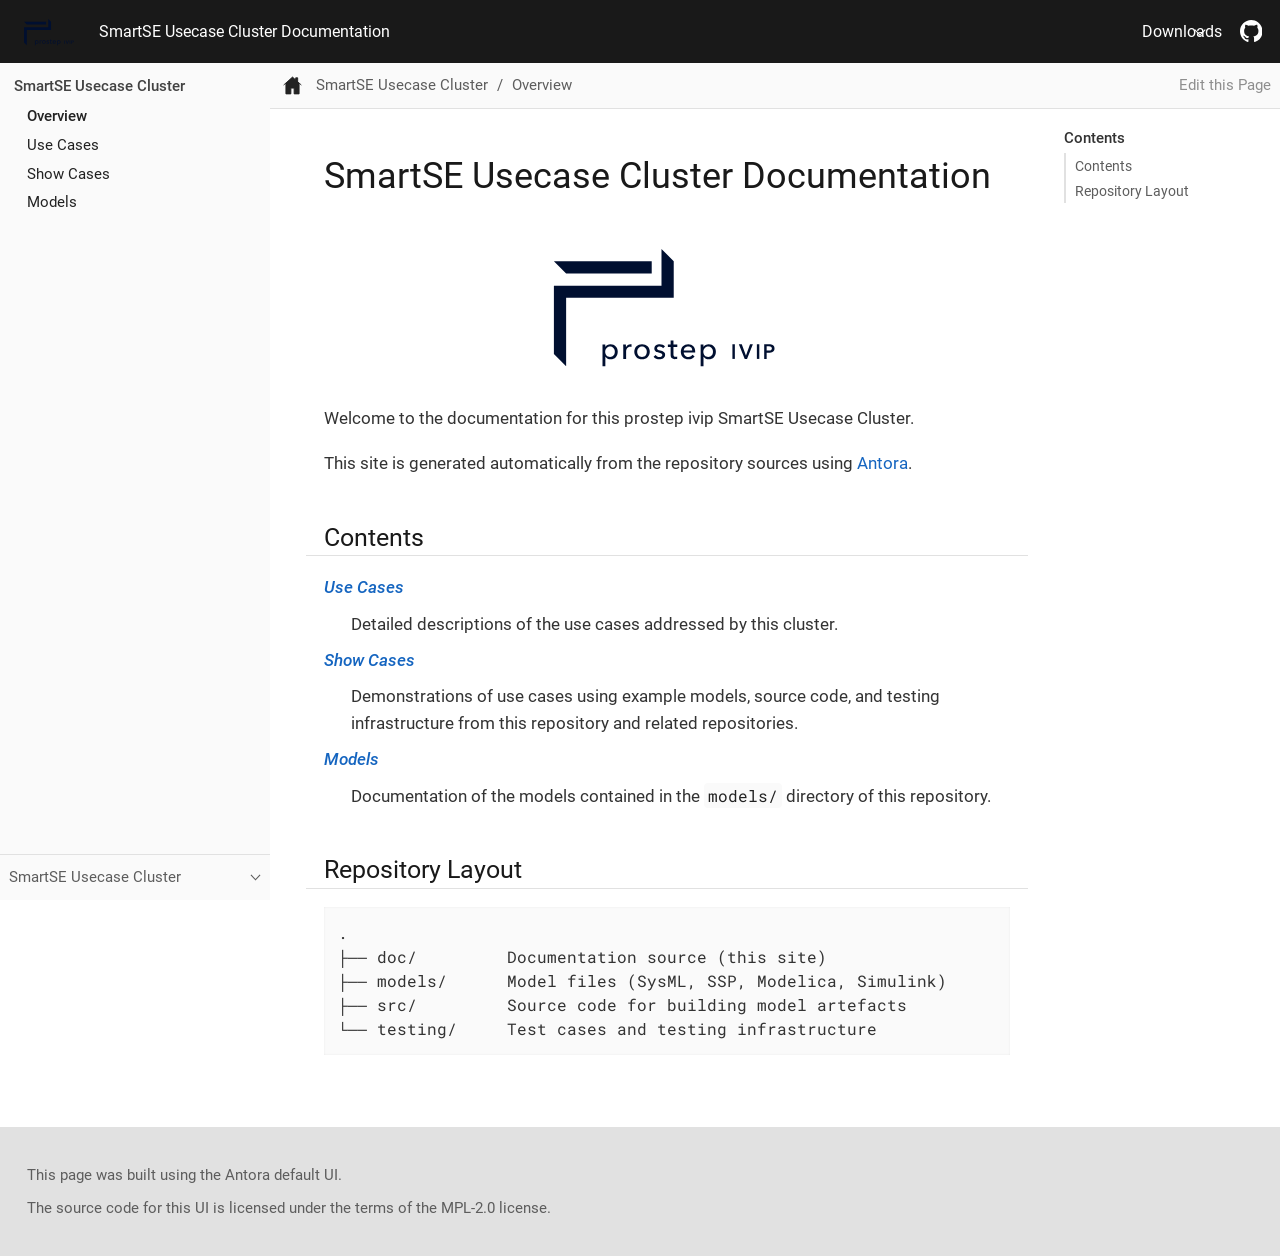
==== commit c682d57a: "deploy: a32e9cd42a6370412332c8b4e87065c40171592b" ====
--- a/smartse-cluster/index.html
+++ b/smartse-cluster/index.html
@@ -7,14 +7,18 @@
     <link rel="canonical" href="https://pmsfit.github.io/smartse-template/smartse-cluster/index.html">
     <meta name="description" content="Landing page for the SmartSE Usecase Cluster documentation site.">
     <meta name="generator" content="Antora 3.1.14">
-    <link rel="stylesheet" href="../_/css/site.css">
+<link rel="stylesheet" href="../_/css/site.css">
+<link rel="stylesheet" href="../_/css/custom.css">
   </head>
   <body class="article">
 <header class="header">
   <nav class="navbar">
     <div class="navbar-brand">
-      <a class="navbar-item" href="https://pmsfit.github.io/smartse-template">SmartSE Usecase Cluster Documentation</a>
-      <button class="navbar-burger" aria-controls="topbar-nav" aria-expanded="false" aria-label="Toggle main menu">
+      <a class="navbar-item prostep-logo-link" href="https://pmsfit.github.io/smartse-template/smartse-cluster/index.html">
+        <img src="../_/img/prostep_logo.svg" alt="prostep ivip logo" class="prostep-logo">
+      </a>
+      <a class="navbar-item title" href="https://pmsfit.github.io/smartse-template/smartse-cluster/index.html">SmartSE Usecase Cluster Documentation</a>
+      <button class="navbar-burger" data-target="topbar-nav" aria-label="Toggle navigation" aria-expanded="false" type="button">
         <span></span>
         <span></span>
         <span></span>
@@ -22,28 +26,21 @@
     </div>
     <div id="topbar-nav" class="navbar-menu">
       <div class="navbar-end">
-        <a class="navbar-item" href="#">Home</a>
-        <div class="navbar-item has-dropdown is-hoverable">
-          <a class="navbar-link" href="#">Products</a>
-          <div class="navbar-dropdown">
-            <a class="navbar-item" href="#">Product A</a>
-            <a class="navbar-item" href="#">Product B</a>
-            <a class="navbar-item" href="#">Product C</a>
+        <div class="navbar-item has-dropdown" data-downloads-dropdown data-manifest-url="../_/downloads/downloads-manifest.json">
+          <button id="downloads-toggle" class="navbar-link downloads-toggle" type="button" aria-haspopup="true" aria-expanded="false" aria-controls="downloads-menu">
+            Downloads
+          </button>
+          <div id="downloads-menu" class="navbar-dropdown downloads-dropdown-menu" role="menu" aria-labelledby="downloads-toggle" data-downloads-menu>
+            <div class="navbar-item is-disabled downloads-status" data-downloads-status>Loading downloads…</div>
           </div>
         </div>
-        <div class="navbar-item has-dropdown is-hoverable">
-          <a class="navbar-link" href="#">Services</a>
-          <div class="navbar-dropdown">
-            <a class="navbar-item" href="#">Service A</a>
-            <a class="navbar-item" href="#">Service B</a>
-            <a class="navbar-item" href="#">Service C</a>
-          </div>
-        </div>
-        <div class="navbar-item">
-          <span class="control">
-            <a class="button is-primary" href="#">Download</a>
+        <a class="navbar-item github" href="https://github.com/PMSFIT/smartse-template" target="_blank" rel="noopener" aria-label="smartse-template on GitHub" title="smartse-template on GitHub">
+          <span class="icon" aria-hidden="true">
+            <svg viewBox="0 0 16 16" width="20" height="20" fill="currentColor" role="img">
+              <path fill-rule="evenodd" d="M8 0C3.58 0 0 3.58 0 8c0 3.54 2.29 6.53 5.47 7.59.4.07.55-.17.55-.38 0-.19-.01-.82-.01-1.49-2.01.37-2.53-.49-2.69-.94-.09-.23-.48-.94-.82-1.13-.28-.15-.68-.52-.01-.53.63-.01 1.08.58 1.23.82.72 1.21 1.87.87 2.33.66.07-.52.28-.87.51-1.07-1.78-.2-3.64-.89-3.64-3.95 0-.87.31-1.59.82-2.15-.08-.2-.36-1.02.08-2.12 0 0 .67-.21 2.2.82.64-.18 1.32-.27 2-.27.68 0 1.36.09 2 .27 1.53-1.04 2.2-.82 2.2-.82.44 1.1.16 1.92.08 2.12.51.56.82 1.27.82 2.15 0 3.07-1.87 3.75-3.65 3.95.29.25.54.73.54 1.48 0 1.07-.01 1.93-.01 2.2 0 .21.15.46.55.38A8.013 8.013 0 0016 8c0-4.42-3.58-8-8-8Z"></path>
+            </svg>
           </span>
-        </div>
+        </a>
       </div>
     </div>
   </nav>
@@ -182,6 +179,7 @@
   <p>The source code for this UI is licensed under the terms of the MPL-2.0 license.</p>
 </footer>
 <script id="site-script" src="../_/js/site.js" data-ui-root-path="../_"></script>
+<script src="../_/js/downloads.js"></script>
 <script async src="../_/js/vendor/highlight.js"></script>
   </body>
 </html>
--- a/_/css/custom.css
+++ b/_/css/custom.css
@@ -0,0 +1,90 @@
+.prostep-logo-link {
+  padding-right: 0.25rem;
+}
+
+.prostep-logo {
+  display: block;
+  height: 2rem;
+  width: auto;
+}
+
+.downloads-toggle {
+  appearance: none;
+  background: none;
+  border: 0;
+  color: inherit;
+  cursor: pointer;
+  font: inherit;
+  padding: 0;
+}
+
+.downloads-dropdown-menu {
+  min-width: 20rem;
+  max-width: 24rem;
+}
+
+.downloads-status,
+.downloads-section-title,
+.downloads-empty {
+  white-space: normal;
+}
+
+.downloads-status.is-error {
+  color: #b42318;
+}
+
+.downloads-section-title {
+  color: #6b7280;
+  cursor: default;
+  font-size: 0.75rem;
+  font-weight: 700;
+  letter-spacing: 0.05em;
+  text-transform: uppercase;
+}
+
+.downloads-artifact {
+  align-items: flex-start;
+  display: block;
+  line-height: 1.35;
+  white-space: normal;
+}
+
+.downloads-artifact-label,
+.downloads-artifact-meta {
+  display: block;
+}
+
+.downloads-artifact-label {
+  font-weight: 600;
+}
+
+.downloads-artifact-meta {
+  color: #6b7280;
+  font-size: 0.85em;
+  margin-top: 0.15rem;
+}
+
+.navbar-item.has-dropdown.is-active .navbar-dropdown {
+  display: block;
+}
+
+.navbar-item.github svg {
+  display: block;
+}
+
+.navbar-item.is-disabled {
+  cursor: default;
+  opacity: 0.8;
+  pointer-events: none;
+}
+
+@media screen and (max-width: 1023px) {
+  .prostep-logo {
+    height: 1.75rem;
+  }
+
+  .downloads-dropdown-menu {
+    max-width: none;
+    min-width: 100%;
+  }
+}
